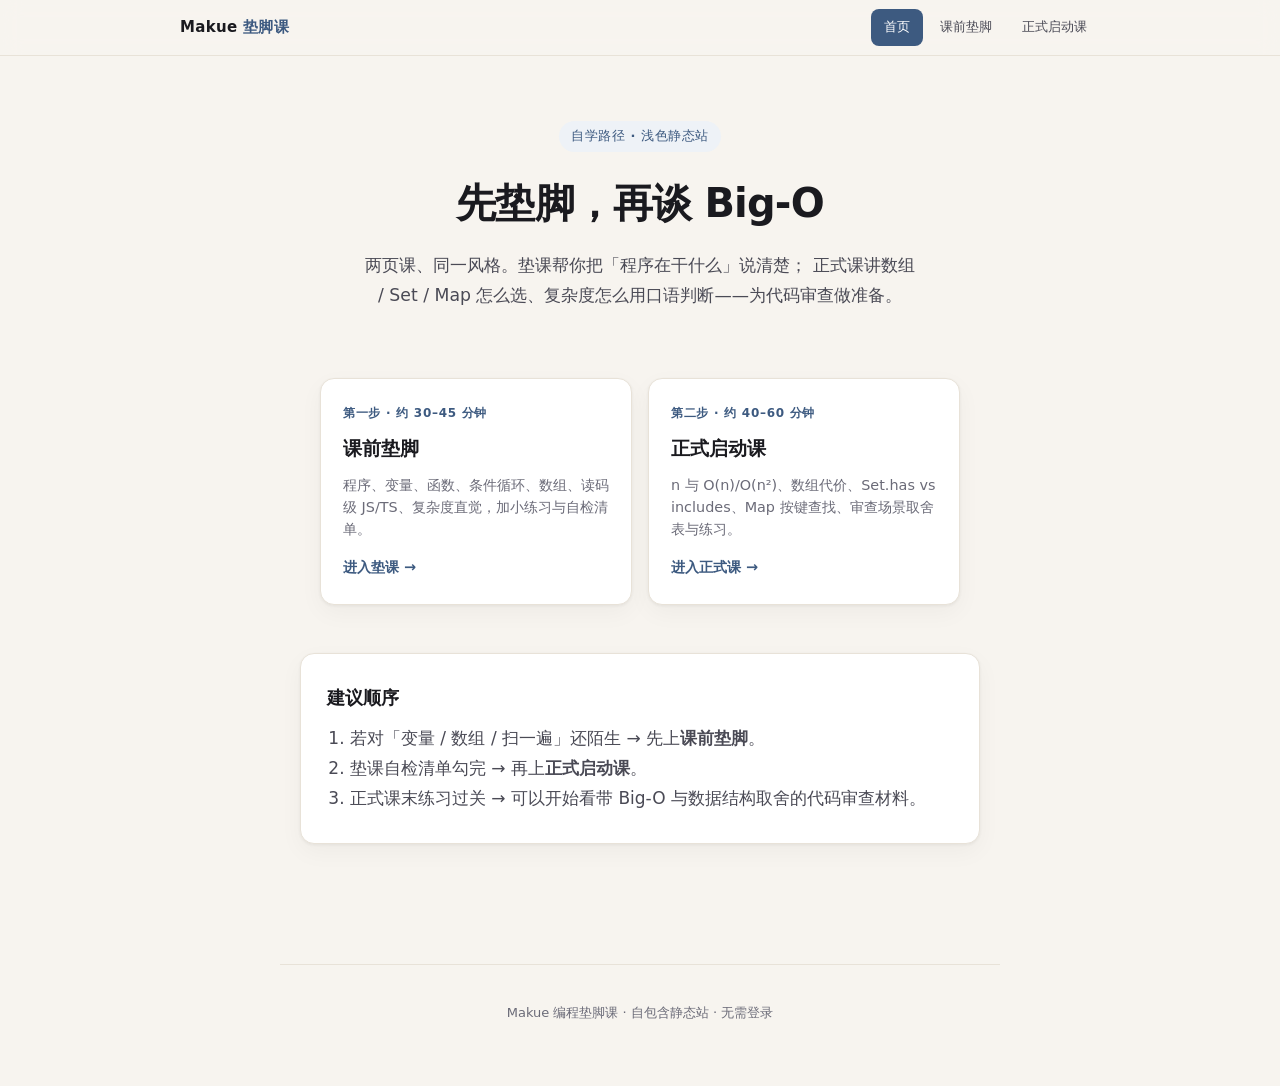
==== index.html @ a4aaba5a "Add Makue prep + kickoff lesson static site Self-contained Chinese beginner pages: prep (fundamental" ====
<!DOCTYPE html>
<html lang="zh-CN">
<head>
  <meta charset="UTF-8" />
  <meta name="viewport" content="width=device-width, initial-scale=1" />
  <title>Makue 编程垫脚课 · 首页</title>
  <meta name="description" content="课前垫脚 + 正式启动课：从零建立变量、数组、复杂度直觉，再到 Big-O 与 Set/Map 取舍。" />
  <link rel="stylesheet" href="styles.css" />
</head>
<body>
  <nav class="site-nav" aria-label="站点导航">
    <div class="nav-inner">
      <a class="nav-brand" href="index.html">Makue <span>垫脚课</span></a>
      <div class="nav-pages">
        <a href="index.html" class="current">首页</a>
        <a href="prep.html">课前垫脚</a>
        <a href="lesson.html">正式启动课</a>
      </div>
    </div>
  </nav>

  <main class="wrap">
    <header class="hub-hero">
      <div class="hero-badge">自学路径 · 浅色静态站</div>
      <h1>先垫脚，再谈 Big-O</h1>
      <p>
        两页课、同一风格。垫课帮你把「程序在干什么」说清楚；
        正式课讲数组 / Set / Map 怎么选、复杂度怎么用口语判断——为代码审查做准备。
      </p>
    </header>

    <div class="hub-cards">
      <a class="hub-card" href="prep.html">
        <div class="hub-card-tag">第一步 · 约 30–45 分钟</div>
        <h2>课前垫脚</h2>
        <p>程序、变量、函数、条件循环、数组、读码级 JS/TS、复杂度直觉，加小练习与自检清单。</p>
        <div class="hub-go">进入垫课 →</div>
      </a>
      <a class="hub-card" href="lesson.html">
        <div class="hub-card-tag">第二步 · 约 40–60 分钟</div>
        <h2>正式启动课</h2>
        <p>n 与 O(n)/O(n²)、数组代价、Set.has vs includes、Map 按键查找、审查场景取舍表与练习。</p>
        <div class="hub-go">进入正式课 →</div>
      </a>
    </div>

    <div class="card" style="margin-bottom:40px">
      <h2 style="margin:0 0 10px;font-size:1.15rem">建议顺序</h2>
      <ol style="margin:0;padding-left:1.35em;color:var(--ink-soft)">
        <li>若对「变量 / 数组 / 扫一遍」还陌生 → 先上<strong>课前垫脚</strong>。</li>
        <li>垫课自检清单勾完 → 再上<strong>正式启动课</strong>。</li>
        <li>正式课末练习过关 → 可以开始看带 Big-O 与数据结构取舍的代码审查材料。</li>
      </ol>
    </div>
  </main>

  <footer class="site-footer">
    <p>Makue 编程垫脚课 · 自包含静态站 · 无需登录</p>
  </footer>
</body>
</html>
---- styles.css ----
/* ===== 课前垫脚 · light elegant ===== */
:root {
  --bg: #f7f4ef;
  --bg-card: #ffffff;
  --ink: #1a1a1f;
  --ink-soft: #4a4a55;
  --ink-mute: #6b6b78;
  --line: #e8e2d8;
  --accent: #3d5a80;
  --accent-soft: #eef2f7;
  --accent-deep: #2c4260;
  --teal: #2a9d8f;
  --teal-soft: #e8f6f4;
  --warn: #c4783a;
  --ok: #2d8a5e;
  --ok-soft: #e8f5ef;
  --shadow: 0 1px 3px rgba(26, 26, 31, 0.06), 0 8px 24px rgba(26, 26, 31, 0.04);
  --radius: 14px;
  --nav-h: 56px;
  --max: 720px;
  --font: "PingFang SC", "Noto Sans SC", "Hiragino Sans GB", "Microsoft YaHei",
    system-ui, -apple-system, sans-serif;
  --mono: "SF Mono", "Fira Code", "JetBrains Mono", ui-monospace, monospace;
}

*,
*::before,
*::after {
  box-sizing: border-box;
}

html {
  scroll-behavior: smooth;
  scroll-padding-top: calc(var(--nav-h) + 16px);
}

body {
  margin: 0;
  font-family: var(--font);
  font-size: 17px;
  line-height: 1.75;
  color: var(--ink);
  background: var(--bg);
  -webkit-font-smoothing: antialiased;
}

img,
svg {
  max-width: 100%;
  height: auto;
}

a {
  color: var(--accent);
  text-decoration-thickness: 1px;
  text-underline-offset: 3px;
}

a:hover {
  color: var(--accent-deep);
}

/* ----- sticky nav ----- */
.site-nav {
  position: sticky;
  top: 0;
  z-index: 100;
  height: var(--nav-h);
  background: rgba(247, 244, 239, 0.88);
  backdrop-filter: blur(10px);
  -webkit-backdrop-filter: blur(10px);
  border-bottom: 1px solid var(--line);
  display: flex;
  align-items: center;
}

.nav-inner {
  width: 100%;
  max-width: 960px;
  margin: 0 auto;
  padding: 0 20px;
  display: flex;
  align-items: center;
  gap: 12px;
  overflow-x: auto;
  scrollbar-width: none;
}

.nav-inner::-webkit-scrollbar {
  display: none;
}

.nav-brand {
  flex-shrink: 0;
  font-weight: 650;
  font-size: 15px;
  color: var(--ink);
  text-decoration: none;
  letter-spacing: 0.02em;
  white-space: nowrap;
}

.nav-brand span {
  color: var(--accent);
}

.nav-links {
  display: flex;
  gap: 4px;
  list-style: none;
  margin: 0;
  padding: 0;
}

.nav-links a {
  display: block;
  padding: 6px 10px;
  font-size: 13px;
  color: var(--ink-soft);
  text-decoration: none;
  border-radius: 8px;
  white-space: nowrap;
  transition: background 0.15s, color 0.15s;
}

.nav-links a:hover,
.nav-links a.active {
  background: var(--accent-soft);
  color: var(--accent-deep);
}

/* ----- layout ----- */
.wrap {
  max-width: var(--max);
  margin: 0 auto;
  padding: 0 20px 80px;
}

/* ----- hero ----- */
.hero {
  padding: 56px 0 40px;
  text-align: left;
}

.hero-badge {
  display: inline-block;
  font-size: 13px;
  font-weight: 550;
  color: var(--accent);
  background: var(--accent-soft);
  padding: 4px 12px;
  border-radius: 999px;
  margin-bottom: 16px;
  letter-spacing: 0.04em;
}

.hero h1 {
  margin: 0 0 12px;
  font-size: clamp(1.85rem, 4.5vw, 2.35rem);
  font-weight: 700;
  line-height: 1.25;
  letter-spacing: -0.02em;
  color: var(--ink);
}

.hero-lead {
  margin: 0 0 28px;
  font-size: 1.05rem;
  color: var(--ink-soft);
  max-width: 36em;
}

.hero-meta {
  display: flex;
  flex-wrap: wrap;
  gap: 10px 20px;
  font-size: 14px;
  color: var(--ink-mute);
}

.hero-meta strong {
  color: var(--ink-soft);
  font-weight: 600;
}

/* ----- sections ----- */
.chapter {
  margin-bottom: 28px;
}

.card {
  background: var(--bg-card);
  border: 1px solid var(--line);
  border-radius: var(--radius);
  box-shadow: var(--shadow);
  padding: 28px 26px 30px;
}

.chapter-num {
  display: inline-block;
  font-size: 12px;
  font-weight: 650;
  letter-spacing: 0.08em;
  text-transform: uppercase;
  color: var(--accent);
  margin-bottom: 6px;
}

.chapter h2 {
  margin: 0 0 16px;
  font-size: 1.45rem;
  font-weight: 700;
  letter-spacing: -0.01em;
  line-height: 1.3;
}

.chapter h3 {
  margin: 24px 0 10px;
  font-size: 1.08rem;
  font-weight: 650;
  color: var(--ink);
}

.chapter p {
  margin: 0 0 14px;
  color: var(--ink);
}

.chapter p:last-child {
  margin-bottom: 0;
}

.chapter ul,
.chapter ol {
  margin: 0 0 14px;
  padding-left: 1.35em;
  color: var(--ink);
}

.chapter li {
  margin-bottom: 6px;
}

.chapter li::marker {
  color: var(--accent);
}

.callout {
  margin: 18px 0;
  padding: 14px 16px;
  border-radius: 10px;
  background: var(--accent-soft);
  border-left: 3px solid var(--accent);
  font-size: 0.95rem;
  color: var(--ink-soft);
}

.callout strong {
  color: var(--accent-deep);
}

.callout.teal {
  background: var(--teal-soft);
  border-left-color: var(--teal);
}

.callout.teal strong {
  color: #1a6b62;
}

.analogy {
  margin: 16px 0;
  padding: 16px 18px;
  background: #faf8f4;
  border: 1px dashed var(--line);
  border-radius: 10px;
  font-size: 0.95rem;
}

.analogy-label {
  font-size: 12px;
  font-weight: 650;
  color: var(--warn);
  letter-spacing: 0.06em;
  margin-bottom: 6px;
}

/* ----- code ----- */
pre,
code {
  font-family: var(--mono);
}

code.inline {
  font-size: 0.88em;
  background: #f0ece4;
  color: var(--accent-deep);
  padding: 2px 6px;
  border-radius: 5px;
}

pre.code {
  margin: 14px 0 18px;
  padding: 16px 18px;
  background: #1e2430;
  color: #e8ecf2;
  border-radius: 10px;
  overflow-x: auto;
  font-size: 0.84rem;
  line-height: 1.6;
}

pre.code .cmt {
  color: #8b95a8;
}

pre.code .kw {
  color: #7eb8ff;
}

pre.code .str {
  color: #9ddea8;
}

pre.code .num {
  color: #f0c674;
}

/* ----- diagrams ----- */
.diagram {
  margin: 20px 0;
  padding: 20px;
  background: #faf8f4;
  border: 1px solid var(--line);
  border-radius: 12px;
  text-align: center;
  overflow-x: auto;
}

.diagram figcaption {
  margin-top: 12px;
  font-size: 13px;
  color: var(--ink-mute);
}

.diagram svg {
  display: inline-block;
  vertical-align: middle;
}

/* ----- quiz ----- */
.quiz-list {
  display: flex;
  flex-direction: column;
  gap: 20px;
  margin-top: 8px;
}

.quiz-item {
  padding: 18px 18px 16px;
  background: #faf8f4;
  border: 1px solid var(--line);
  border-radius: 12px;
}

.quiz-q {
  font-weight: 650;
  margin: 0 0 12px;
  font-size: 1rem;
}

.quiz-opts {
  display: flex;
  flex-direction: column;
  gap: 8px;
}

.quiz-opt {
  display: flex;
  align-items: flex-start;
  gap: 10px;
  padding: 10px 12px;
  background: var(--bg-card);
  border: 1.5px solid var(--line);
  border-radius: 9px;
  cursor: pointer;
  text-align: left;
  font-family: inherit;
  font-size: 0.95rem;
  color: var(--ink);
  transition: border-color 0.15s, background 0.15s;
  width: 100%;
}

.quiz-opt:hover:not(:disabled) {
  border-color: var(--accent);
  background: var(--accent-soft);
}

.quiz-opt:disabled {
  cursor: default;
  opacity: 1;
}

.quiz-opt .opt-letter {
  flex-shrink: 0;
  width: 24px;
  height: 24px;
  border-radius: 6px;
  background: var(--accent-soft);
  color: var(--accent);
  font-size: 12px;
  font-weight: 700;
  display: flex;
  align-items: center;
  justify-content: center;
  margin-top: 1px;
}

.quiz-opt.correct {
  border-color: var(--ok);
  background: var(--ok-soft);
}

.quiz-opt.correct .opt-letter {
  background: var(--ok);
  color: #fff;
}

.quiz-opt.wrong {
  border-color: #d4a090;
  background: #fdf0ec;
}

.quiz-opt.wrong .opt-letter {
  background: #c4783a;
  color: #fff;
}

.quiz-feedback {
  margin-top: 12px;
  padding: 10px 12px;
  border-radius: 8px;
  font-size: 0.9rem;
  display: none;
}

.quiz-feedback.show {
  display: block;
}

.quiz-feedback.ok {
  background: var(--ok-soft);
  color: #1a5c3e;
}

.quiz-feedback.bad {
  background: #fdf0ec;
  color: #8a4030;
}

.quiz-reveal {
  margin-top: 10px;
  font-size: 13px;
  color: var(--accent);
  background: none;
  border: none;
  padding: 0;
  cursor: pointer;
  font-family: inherit;
  text-decoration: underline;
  text-underline-offset: 3px;
}

.quiz-reveal:hover {
  color: var(--accent-deep);
}

/* ----- checklist ----- */
.check-list {
  list-style: none;
  margin: 0;
  padding: 0;
}

.check-list li {
  display: flex;
  align-items: flex-start;
  gap: 12px;
  padding: 12px 0;
  border-bottom: 1px solid var(--line);
  margin: 0;
}

.check-list li:last-child {
  border-bottom: none;
}

.check-list input[type="checkbox"] {
  width: 20px;
  height: 20px;
  margin-top: 3px;
  flex-shrink: 0;
  accent-color: var(--accent);
  cursor: pointer;
}

.check-list label {
  cursor: pointer;
  flex: 1;
}

.check-list label.done {
  color: var(--ink-mute);
  text-decoration: line-through;
}

/* ----- finish ----- */
.finish-banner {
  margin-top: 20px;
  padding: 24px;
  background: linear-gradient(135deg, var(--accent-soft), var(--teal-soft));
  border-radius: 12px;
  text-align: center;
}

.finish-banner h3 {
  margin: 0 0 8px;
  font-size: 1.2rem;
}

.finish-banner p {
  margin: 0;
  color: var(--ink-soft);
}

/* ----- footer ----- */
.site-footer {
  max-width: var(--max);
  margin: 0 auto;
  padding: 24px 20px 48px;
  font-size: 13px;
  color: var(--ink-mute);
  text-align: center;
  border-top: 1px solid var(--line);
}

/* ----- table of contents ----- */
.toc {
  margin: 0 0 36px;
}

.toc-list {
  list-style: none;
  margin: 0;
  padding: 0;
  counter-reset: toc;
}

.toc-list li {
  counter-increment: toc;
  margin: 0;
  border-bottom: 1px solid var(--line);
}

.toc-list li:last-child {
  border-bottom: none;
}

.toc-list a {
  display: flex;
  align-items: baseline;
  gap: 12px;
  padding: 12px 4px;
  text-decoration: none;
  color: var(--ink);
  transition: color 0.15s;
}

.toc-list a:hover {
  color: var(--accent);
}

.toc-list a::before {
  content: counter(toc, decimal-leading-zero);
  font-size: 13px;
  font-weight: 650;
  color: var(--accent);
  font-variant-numeric: tabular-nums;
  flex-shrink: 0;
}

/* ----- responsive ----- */
@media (max-width: 640px) {
  body {
    font-size: 16px;
  }

  .card {
    padding: 22px 18px 24px;
  }

  .hero {
    padding: 36px 0 28px;
  }

  .nav-brand {
    font-size: 14px;
  }

  pre.code {
    font-size: 0.78rem;
    padding: 14px;
  }
}

/* ----- multi-page nav / hub ----- */
.nav-pages {
  display: flex;
  gap: 4px;
  margin-left: auto;
  flex-shrink: 0;
}

.nav-pages a {
  font-size: 13px;
  padding: 6px 12px;
  border-radius: 8px;
  text-decoration: none;
  color: var(--ink-soft);
  white-space: nowrap;
  border: 1px solid transparent;
}

.nav-pages a:hover {
  background: var(--accent-soft);
  color: var(--accent-deep);
}

.nav-pages a.current {
  background: var(--accent);
  color: #fff;
  font-weight: 550;
}

.cross-cta {
  display: flex;
  flex-wrap: wrap;
  align-items: center;
  justify-content: space-between;
  gap: 12px;
  margin: 24px 0;
  padding: 18px 20px;
  background: var(--bg-card);
  border: 1px solid var(--line);
  border-radius: var(--radius);
  box-shadow: var(--shadow);
}

.cross-cta p {
  margin: 0;
  font-size: 0.95rem;
  color: var(--ink-soft);
  flex: 1;
  min-width: 200px;
}

.btn {
  display: inline-flex;
  align-items: center;
  gap: 6px;
  padding: 10px 18px;
  border-radius: 10px;
  font-family: inherit;
  font-size: 0.95rem;
  font-weight: 600;
  text-decoration: none;
  border: none;
  cursor: pointer;
  transition: background 0.15s, transform 0.1s;
}

.btn-primary {
  background: var(--accent);
  color: #fff;
}

.btn-primary:hover {
  background: var(--accent-deep);
  color: #fff;
}

.btn-ghost {
  background: var(--accent-soft);
  color: var(--accent-deep);
}

.btn-ghost:hover {
  background: #e0e8f2;
  color: var(--accent-deep);
}

/* ----- hub ----- */
.hub-hero {
  padding: 64px 0 32px;
  text-align: center;
}

.hub-hero h1 {
  margin: 0 0 12px;
  font-size: clamp(1.9rem, 5vw, 2.5rem);
  font-weight: 700;
  letter-spacing: -0.02em;
}

.hub-hero p {
  margin: 0 auto 36px;
  max-width: 32em;
  color: var(--ink-soft);
  font-size: 1.08rem;
}

.hub-cards {
  display: grid;
  grid-template-columns: 1fr;
  gap: 16px;
  max-width: 640px;
  margin: 0 auto 48px;
}

@media (min-width: 560px) {
  .hub-cards {
    grid-template-columns: 1fr 1fr;
  }
}

.hub-card {
  display: block;
  padding: 24px 22px;
  background: var(--bg-card);
  border: 1px solid var(--line);
  border-radius: var(--radius);
  box-shadow: var(--shadow);
  text-decoration: none;
  color: inherit;
  transition: border-color 0.15s, transform 0.15s;
  text-align: left;
}

.hub-card:hover {
  border-color: var(--accent);
  transform: translateY(-2px);
  color: inherit;
}

.hub-card-tag {
  font-size: 12px;
  font-weight: 650;
  color: var(--accent);
  letter-spacing: 0.06em;
  margin-bottom: 8px;
}

.hub-card h2 {
  margin: 0 0 8px;
  font-size: 1.2rem;
}

.hub-card p {
  margin: 0;
  font-size: 0.9rem;
  color: var(--ink-mute);
  line-height: 1.55;
}

.hub-card .hub-go {
  margin-top: 14px;
  font-size: 0.9rem;
  font-weight: 600;
  color: var(--accent);
}

.compare-table {
  width: 100%;
  border-collapse: collapse;
  margin: 16px 0 20px;
  font-size: 0.92rem;
}

.compare-table th,
.compare-table td {
  border: 1px solid var(--line);
  padding: 10px 12px;
  text-align: left;
  vertical-align: top;
}

.compare-table th {
  background: var(--accent-soft);
  font-weight: 650;
  color: var(--accent-deep);
}

.compare-table td {
  background: var(--bg-card);
}

.compare-table code {
  font-size: 0.85em;
  background: #f0ece4;
  padding: 1px 5px;
  border-radius: 4px;
}
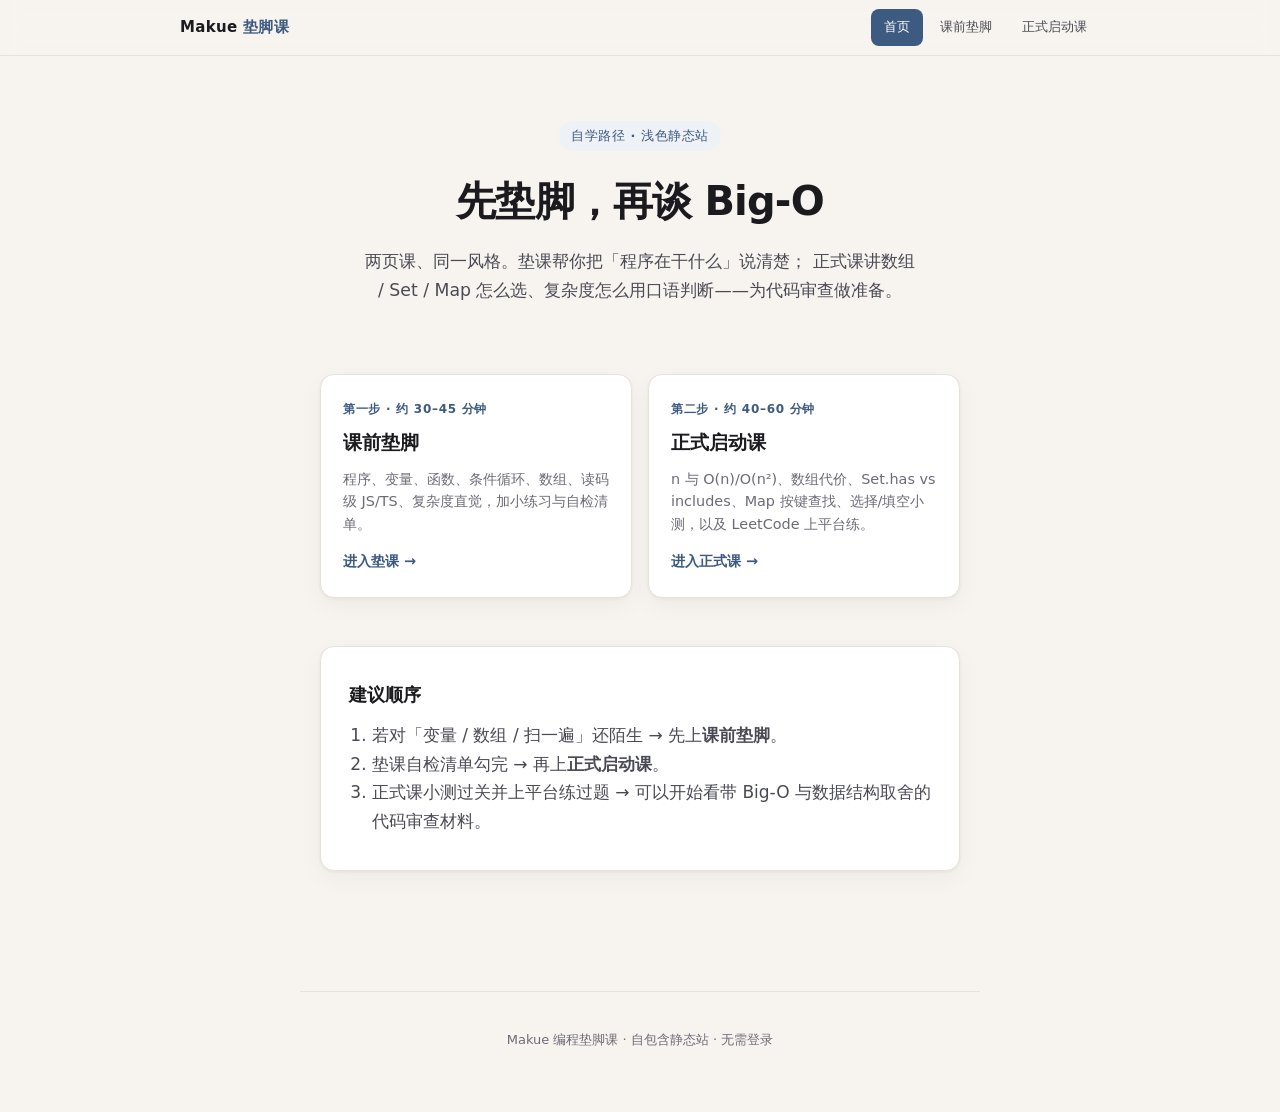
==== commit d2e782fe: "Replace in-lesson coding textareas with MC/fill quizzes; add LeetCode practice Keep import→read→expl" ====
--- a/index.html
+++ b/index.html
@@ -39,7 +39,7 @@
       <a class="hub-card" href="lesson.html">
         <div class="hub-card-tag">第二步 · 约 40–60 分钟</div>
         <h2>正式启动课</h2>
-        <p>n 与 O(n)/O(n²)、数组代价、Set.has vs includes、Map 按键查找、审查场景取舍表与练习。</p>
+        <p>n 与 O(n)/O(n²)、数组代价、Set.has vs includes、Map 按键查找、选择/填空小测，以及 LeetCode 上平台练。</p>
         <div class="hub-go">进入正式课 →</div>
       </a>
     </div>
@@ -49,7 +49,7 @@
       <ol style="margin:0;padding-left:1.35em;color:var(--ink-soft)">
         <li>若对「变量 / 数组 / 扫一遍」还陌生 → 先上<strong>课前垫脚</strong>。</li>
         <li>垫课自检清单勾完 → 再上<strong>正式启动课</strong>。</li>
-        <li>正式课末练习过关 → 可以开始看带 Big-O 与数据结构取舍的代码审查材料。</li>
+        <li>正式课小测过关并上平台练过题 → 可以开始看带 Big-O 与数据结构取舍的代码审查材料。</li>
       </ol>
     </div>
   </main>
--- a/styles.css
+++ b/styles.css
@@ -17,7 +17,7 @@
   --shadow: 0 1px 3px rgba(26, 26, 31, 0.06), 0 8px 24px rgba(26, 26, 31, 0.04);
   --radius: 14px;
   --nav-h: 56px;
-  --max: 720px;
+  --max: 680px;
   --font: "PingFang SC", "Noto Sans SC", "Hiragino Sans GB", "Microsoft YaHei",
     system-ui, -apple-system, sans-serif;
   --mono: "SF Mono", "Fira Code", "JetBrains Mono", ui-monospace, monospace;
@@ -38,7 +38,7 @@
   margin: 0;
   font-family: var(--font);
   font-size: 17px;
-  line-height: 1.75;
+  line-height: 1.7;
   color: var(--ink);
   background: var(--bg);
   -webkit-font-smoothing: antialiased;
@@ -185,7 +185,7 @@
 
 /* ----- sections ----- */
 .chapter {
-  margin-bottom: 28px;
+  margin-bottom: 40px;
 }
 
 .card {
@@ -193,7 +193,7 @@
   border: 1px solid var(--line);
   border-radius: var(--radius);
   box-shadow: var(--shadow);
-  padding: 28px 26px 30px;
+  padding: 32px 28px 34px;
 }
 
 .chapter-num {
@@ -222,8 +222,9 @@
 }
 
 .chapter p {
-  margin: 0 0 14px;
+  margin: 0 0 12px;
   color: var(--ink);
+  max-width: 42em;
 }
 
 .chapter p:last-child {
@@ -246,12 +247,13 @@
 }
 
 .callout {
-  margin: 18px 0;
+  margin: 20px 0;
   padding: 14px 16px;
   border-radius: 10px;
   background: var(--accent-soft);
   border-left: 3px solid var(--accent);
   font-size: 0.95rem;
+  line-height: 1.6;
   color: var(--ink-soft);
 }
 
@@ -269,12 +271,13 @@
 }
 
 .analogy {
-  margin: 16px 0;
+  margin: 18px 0;
   padding: 16px 18px;
   background: #faf8f4;
   border: 1px dashed var(--line);
   border-radius: 10px;
   font-size: 0.95rem;
+  line-height: 1.6;
 }
 
 .analogy-label {
@@ -783,8 +786,9 @@
 .compare-table {
   width: 100%;
   border-collapse: collapse;
-  margin: 16px 0 20px;
+  margin: 14px 0 22px;
   font-size: 0.92rem;
+  line-height: 1.5;
 }
 
 .compare-table th,
@@ -811,3 +815,434 @@
   padding: 1px 5px;
   border-radius: 4px;
 }
+
+/* ----- lesson hierarchy + cycles ----- */
+.lesson-page {
+  max-width: var(--max);
+}
+
+.lesson-top-cta {
+  margin-top: 28px;
+}
+
+.lesson-hero {
+  padding-top: 28px;
+  padding-bottom: 32px;
+}
+
+.unit-kicker {
+  display: block;
+  margin: 0 0 8px !important;
+  font-size: 12px;
+  font-weight: 700;
+  letter-spacing: 0.08em;
+  text-transform: uppercase;
+  color: var(--accent);
+}
+
+.unit-title {
+  margin: 0 0 22px !important;
+  font-size: clamp(1.35rem, 3.5vw, 1.55rem);
+  font-weight: 800;
+  letter-spacing: -0.015em;
+  line-height: 1.3;
+  color: var(--ink);
+}
+
+.unit-title .unit-num {
+  display: inline-block;
+  margin-right: 0.35em;
+  color: var(--accent-deep);
+}
+
+.step-title {
+  display: flex;
+  align-items: baseline;
+  flex-wrap: wrap;
+  gap: 0.35em 0.55em;
+  margin: 0 0 14px !important;
+  font-size: 1.08rem;
+  font-weight: 800;
+  line-height: 1.35;
+  color: var(--ink);
+  letter-spacing: -0.01em;
+}
+
+.step-title .step-num {
+  display: inline-flex;
+  align-items: center;
+  justify-content: center;
+  min-width: 2.4em;
+  padding: 2px 8px;
+  border-radius: 7px;
+  background: var(--accent-soft);
+  color: var(--accent-deep);
+  font-size: 0.92em;
+  font-weight: 800;
+  font-variant-numeric: tabular-nums;
+}
+
+.cycle-flow {
+  display: flex;
+  flex-direction: column;
+  gap: 0;
+  margin-top: 4px;
+}
+
+.cycle-step {
+  position: relative;
+  padding: 22px 0 26px;
+  border-top: 1px solid var(--line);
+}
+
+.cycle-step:first-child {
+  border-top: none;
+  padding-top: 4px;
+}
+
+.cycle-step > p {
+  margin-bottom: 10px;
+}
+
+.cycle-step > p:last-child {
+  margin-bottom: 0;
+}
+
+.step-overview {
+  margin: 10px 0 18px;
+  padding-left: 1.35em;
+}
+
+.step-overview li {
+  margin-bottom: 8px;
+  line-height: 1.55;
+}
+
+.read-box {
+  margin: 4px 0 0;
+  padding: 16px 18px;
+  background: var(--accent-soft);
+  border: 1px solid #d5deea;
+  border-radius: 10px;
+}
+
+.read-box p {
+  margin: 0 0 10px;
+  font-size: 0.95rem;
+  max-width: none;
+}
+
+.read-box p:last-of-type {
+  margin-bottom: 10px;
+}
+
+.read-box a {
+  font-weight: 650;
+  word-break: break-word;
+}
+
+.read-box .read-link-gap {
+  display: block;
+  margin-top: 12px;
+}
+
+.read-box .read-target {
+  display: block;
+  margin-top: 8px;
+  font-size: 0.88rem;
+  line-height: 1.55;
+  color: var(--ink-soft);
+}
+
+.drill {
+  margin-top: 4px;
+  padding: 18px;
+  background: #faf8f4;
+  border: 1px solid var(--line);
+  border-radius: 10px;
+}
+
+.drill-prompt {
+  margin: 0 0 10px;
+  font-size: 0.95rem;
+  line-height: 1.6;
+  max-width: none;
+}
+
+.drill-prompt:last-of-type {
+  margin-bottom: 14px;
+}
+
+.drill-prompt code.inline {
+  font-size: 0.85em;
+}
+
+.drill textarea.code-input {
+  width: 100%;
+  min-height: 140px;
+  font-family: var(--mono);
+  font-size: 0.82rem;
+  line-height: 1.55;
+  padding: 12px 14px;
+  border: 1px solid var(--line);
+  border-radius: 8px;
+  background: #fff;
+  color: var(--ink);
+  resize: vertical;
+  tab-size: 2;
+}
+
+.drill textarea.code-input:focus {
+  outline: 2px solid var(--accent);
+  outline-offset: 1px;
+  border-color: var(--accent);
+}
+
+.drill-actions {
+  display: flex;
+  flex-wrap: wrap;
+  gap: 8px;
+  margin-top: 12px;
+}
+
+.drill-actions .btn {
+  font-size: 0.88rem;
+  padding: 8px 14px;
+}
+
+.drill-feedback {
+  margin-top: 12px;
+  padding: 10px 12px;
+  border-radius: 8px;
+  font-size: 0.9rem;
+  display: none;
+}
+
+.drill-feedback.show {
+  display: block;
+}
+
+.drill-feedback.ok {
+  background: var(--ok-soft);
+  color: #1a5c3e;
+}
+
+.drill-feedback.bad {
+  background: #fdf0ec;
+  color: #8a4030;
+}
+
+.drill-solution {
+  display: none;
+  margin-top: 14px;
+}
+
+.drill-solution.show {
+  display: block;
+}
+
+.drill-solution .solution-label {
+  font-size: 12px;
+  font-weight: 700;
+  letter-spacing: 0.06em;
+  text-transform: uppercase;
+  color: var(--teal);
+  margin-bottom: 8px;
+}
+
+.how-to-learn {
+  margin: 0 0 20px;
+}
+
+.how-to-learn ol {
+  margin: 8px 0 0;
+  padding-left: 1.35em;
+}
+
+.how-to-learn li {
+  margin-bottom: 8px;
+  font-size: 0.95rem;
+  color: var(--ink-soft);
+  line-height: 1.55;
+}
+
+.analogy p {
+  margin: 0 0 8px;
+  max-width: none;
+}
+
+.analogy p:last-child {
+  margin-bottom: 0;
+}
+
+.code-tight {
+  margin-top: 0 !important;
+}
+
+.footer-note {
+  margin-top: 8px;
+}
+
+.toc {
+  margin-top: 16px;
+}
+
+.toc-list a strong {
+  font-weight: 800;
+  color: var(--accent-deep);
+}
+
+
+/* ----- fill-in-blank ----- */
+.fill-item {
+  padding: 18px 18px 16px;
+  background: #faf8f4;
+  border: 1px solid var(--line);
+  border-radius: 12px;
+}
+
+.fill-q {
+  font-weight: 650;
+  margin: 0 0 12px;
+  font-size: 1rem;
+  line-height: 1.6;
+}
+
+.fill-line {
+  margin: 0 0 12px;
+  font-size: 0.95rem;
+  display: flex;
+  flex-wrap: wrap;
+  align-items: center;
+  gap: 8px;
+}
+
+.fill-input {
+  font-family: var(--mono);
+  font-size: 0.9rem;
+  padding: 8px 12px;
+  border: 1.5px solid var(--line);
+  border-radius: 8px;
+  background: #fff;
+  color: var(--ink);
+  min-width: 7em;
+  max-width: 100%;
+}
+
+.fill-input-inline {
+  display: inline-block;
+  min-width: 4.5em;
+  width: 5.5em;
+  padding: 4px 8px;
+  margin: 0 2px;
+  vertical-align: baseline;
+}
+
+.fill-input:focus {
+  outline: 2px solid var(--accent);
+  outline-offset: 1px;
+  border-color: var(--accent);
+}
+
+.fill-input.fill-ok {
+  border-color: var(--ok);
+  background: var(--ok-soft);
+}
+
+.fill-input.fill-bad {
+  border-color: #d4a090;
+  background: #fdf0ec;
+}
+
+.fill-actions {
+  display: flex;
+  flex-wrap: wrap;
+  gap: 8px;
+  margin-top: 4px;
+}
+
+.fill-actions .btn {
+  font-size: 0.88rem;
+  padding: 8px 14px;
+}
+
+.fill-feedback {
+  margin-top: 12px;
+  padding: 10px 12px;
+  border-radius: 8px;
+  font-size: 0.9rem;
+  display: none;
+}
+
+.fill-feedback.show {
+  display: block;
+}
+
+.fill-feedback.ok {
+  background: var(--ok-soft);
+  color: #1a5c3e;
+}
+
+.fill-feedback.bad {
+  background: #fdf0ec;
+  color: #8a4030;
+}
+
+/* ----- platform practice (LeetCode) ----- */
+.platform-box {
+  margin-top: 18px;
+  padding: 16px 18px;
+  background: var(--teal-soft);
+  border: 1px solid #b8ddd6;
+  border-radius: 10px;
+}
+
+.platform-title {
+  margin: 0 0 10px;
+  font-size: 0.95rem;
+  font-weight: 700;
+  color: #1a6b60;
+}
+
+.platform-list {
+  list-style: none;
+  margin: 0;
+  padding: 0;
+  display: flex;
+  flex-direction: column;
+  gap: 12px;
+}
+
+.platform-list li {
+  display: flex;
+  flex-direction: column;
+  gap: 4px;
+}
+
+.platform-list a {
+  font-weight: 700;
+  font-size: 0.95rem;
+}
+
+.platform-hint {
+  font-size: 0.88rem;
+  line-height: 1.55;
+  color: var(--ink-soft);
+}
+
+.platform-list-lg {
+  margin: 14px 0 18px;
+  gap: 16px;
+}
+
+.platform-list-lg li {
+  padding: 14px 16px;
+  background: #faf8f4;
+  border: 1px solid var(--line);
+  border-radius: 10px;
+}
+
+/* demote unused freeform coding textarea styles (kept harmless) */
+.drill textarea.code-input {
+  display: none;
+}
